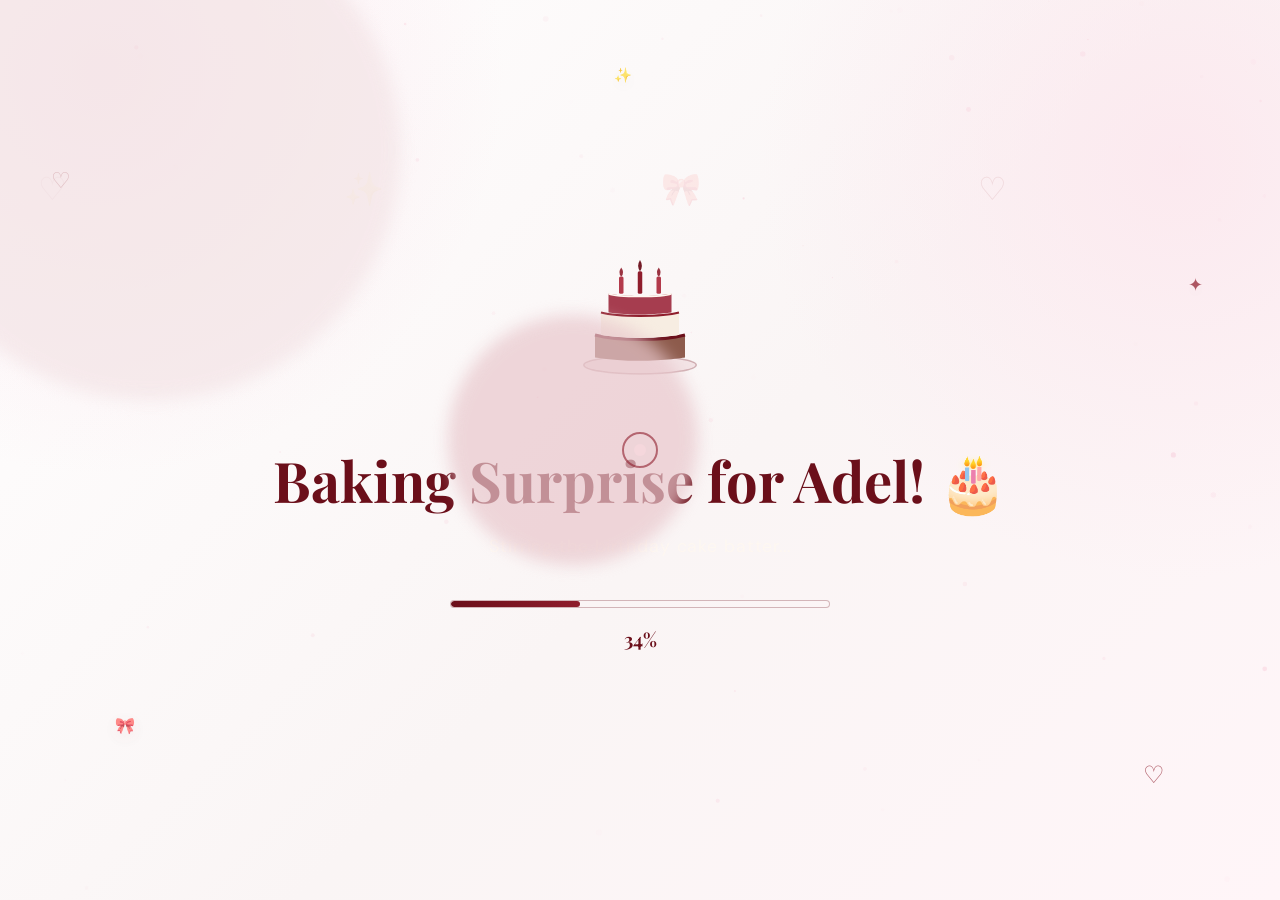
==== cake.html @ 8560f9b0 "first commit" ====
<!DOCTYPE html>
<html lang="en">
<head>
  <meta charset="UTF-8">
  <meta name="viewport" content="width=device-width, initial-scale=1.0">
  <title>Baking the Surprise... 🎂</title>
  <link href="https://fonts.googleapis.com/css2?family=Playfair+Display:ital,wght@0,400;0,600;0,700;1,400;1,600&family=DM+Sans:wght@400;500;600;700" rel="stylesheet">
  <link rel="stylesheet" href="style.css">
</head>
<body>

  <!-- Custom Cursor -->
  <div id="cursor"></div>
  <div id="cursor-trail"></div>

  <!-- Background Particle Canvas -->
  <canvas id="bg-canvas"></canvas>

  <div class="loading-container">
    <div class="hero-glow glow-1"></div>
    <div class="hero-glow glow-3"></div>

    <!-- Small SVG Cake illustration -->
    <div class="loading-cake">
      <svg viewBox="0 0 200 200" xmlns="http://www.w3.org/2000/svg">
        <!-- Plate -->
        <ellipse cx="100" cy="160" rx="75" ry="12" fill="var(--mid)" stroke="var(--border-glass)" stroke-width="2"/>
        
        <!-- Bottom Layer (Chocolate) -->
        <path d="M40 120 C 40 120, 100 130, 160 120 L 160 150 C 160 150, 100 160, 40 150 Z" fill="#8d5b4c" />
        <path d="M40 120 C 70 128, 130 128, 160 120" fill="none" stroke="var(--primary)" stroke-width="4"/>
        
        <!-- Middle Layer (Vanilla/Cream) -->
        <path d="M48 90 C 48 90, 100 98, 152 90 L 152 120 C 152 120, 100 128, 48 120 Z" fill="#f7ede2" />
        <path d="M48 90 C 70 96, 130 96, 152 90" fill="none" stroke="var(--secondary)" stroke-width="3"/>

        <!-- Top Layer (Berry) -->
        <path d="M58 65 C 58 65, 100 72, 142 65 L 142 90 C 142 90, 100 96, 58 90 Z" fill="var(--lilac)" />
        <path d="M58 65 C 70 70, 130 70, 142 65" fill="none" stroke="#fff8f0" stroke-width="2"/>

        <!-- Candles -->
        <!-- Center Candle -->
        <rect x="97" y="35" width="6" height="30" fill="var(--secondary)" rx="2"/>
        <path d="M100 20 Q105 28 100 35 Q95 28 100 20 Z" fill="var(--primary)" opacity="0.95"/>
        
        <!-- Left Candle -->
        <rect x="72" y="42" width="6" height="23" fill="var(--accent)" rx="2"/>
        <path d="M75 30 Q80 37 75 42 Q70 37 75 30 Z" fill="var(--secondary)" opacity="0.9"/>
        
        <!-- Right Candle -->
        <rect x="122" y="42" width="6" height="23" fill="var(--accent)" rx="2"/>
        <path d="M125 30 Q130 37 125 42 Q120 37 125 30 Z" fill="var(--secondary)" opacity="0.9"/>
      </svg>
    </div>

    <!-- Status Loading Message -->
    <h1 class="loading-text">Baking the Birthday Magic...</h1>
    <p class="loading-subtext" id="status-desc">Pre-heating ovens and whipping the frosting...</p>

    <!-- Progress Loader Bar -->
    <div class="progress-container">
      <div class="progress-bar-fill" id="progress-fill"></div>
    </div>
    
    <div class="progress-counter" id="progress-counter">0%</div>
  </div>

  <!-- Shared Javascript -->
  <script src="shared.js"></script>
  <script>
    const progressFill = document.getElementById("progress-fill");
    const progressCounter = document.getElementById("progress-counter");
    const statusDesc = document.getElementById("status-desc");

    const recipientName = activeConfig ? activeConfig.name : "Adel";
    document.querySelector(".loading-text").textContent = `Baking Surprise for ${recipientName}! 🎂`;

    const statusUpdates = [
      { pct: 0, text: "Pre-heating ovens & preparing frosting..." },
      { pct: 15, text: "Measuring ingredients with lots of love..." },
      { pct: 30, text: "Stirring the birthday cake batter..." },
      { pct: 45, text: "Pouring the mixture into layers..." },
      { pct: 60, text: "Baking the sponge cake layers..." },
      { pct: 75, text: "Spreading sweet cream & strawberry syrup..." },
      { pct: 90, text: "Lighting the virtual candles..." },
      { pct: 98, text: "Ready to blow out!" }
    ];

    let currentProgress = 0;
    const duration = 3500; // 3.5 seconds
    const intervalTime = 40; // update speed
    const increment = (100 / (duration / intervalTime));

    const loadingTimer = setInterval(() => {
      currentProgress += increment;
      if (currentProgress >= 100) {
        currentProgress = 100;
        clearInterval(loadingTimer);
        
        // Final chime sound
        playSuccessChime();

        // Redirect
        setTimeout(() => {
          window.location.href = "celebration.html";
        }, 300);
      }

      const roundedProgress = Math.floor(currentProgress);
      progressFill.style.width = roundedProgress + "%";
      progressCounter.textContent = roundedProgress + "%";

      // Update description text based on percentage
      const matchingStatus = statusUpdates.reduce((prev, curr) => {
        return (roundedProgress >= curr.pct) ? curr : prev;
      }, statusUpdates[0]);
      
      statusDesc.textContent = matchingStatus.text;
    }, intervalTime);
  </script>
</body>
</html>
---- style.css ----
/* ─── CUSTOM THEME VARIABLES ────────────────── */
:root {
  --primary: #ff4f7b;
  --primary-glow: rgba(255, 79, 123, 0.4);
  --secondary: #ffd166;
  --secondary-glow: rgba(255, 209, 102, 0.4);
  --accent: #ff9b6a;
  --lilac: #c77dff;
  --cream: #fff8f0;
  --dark: #1a0a2e;
  --mid: #2d124d;
  --bg-glass: rgba(255, 255, 255, 0.04);
  --border-glass: rgba(255, 255, 255, 0.08);
  --font-heading: 'Outfit', sans-serif;
  --font-body: 'DM Sans', sans-serif;
  --font-handwriting: 'Dancing Script', cursive;
  --shadow-glow: 0 8px 32px var(--primary-glow);
}

[data-theme="cosmic"] {
  --primary: #e0aaff;
  --primary-glow: rgba(224, 170, 255, 0.4);
  --secondary: #c77dff;
  --secondary-glow: rgba(199, 125, 255, 0.4);
  --accent: #9d4edd;
  --lilac: #5a189a;
  --dark: #10002b;
  --mid: #240046;
  --cream: #f3e5f5;
  --bg-glass: rgba(255, 255, 255, 0.03);
  --border-glass: rgba(199, 125, 255, 0.15);
}

[data-theme="emerald"] {
  --primary: #52b788;
  --primary-glow: rgba(82, 183, 136, 0.4);
  --secondary: #d4af37;
  --secondary-glow: rgba(212, 175, 55, 0.4);
  --accent: #74c69d;
  --lilac: #2d6a4f;
  --dark: #081c15;
  --mid: #1b4332;
  --cream: #e8f5e9;
  --bg-glass: rgba(255, 255, 255, 0.04);
  --border-glass: rgba(82, 183, 136, 0.15);
}

[data-theme="retro"] {
  --primary: #ff007f;
  --primary-glow: rgba(255, 0, 127, 0.5);
  --secondary: #00ffff;
  --secondary-glow: rgba(0, 255, 255, 0.5);
  --accent: #39ff14;
  --lilac: #bd00ff;
  --dark: #050505;
  --mid: #151515;
  --cream: #f0f0f0;
  --bg-glass: rgba(255, 255, 255, 0.05);
  --border-glass: rgba(255, 0, 127, 0.2);
}

/* ─── BASE RESET & STYLES ──────────────────── */
*, *::before, *::after { box-sizing: border-box; margin: 0; padding: 0; }
html { scroll-behavior: smooth; height: 100%; }
body {
  background: var(--dark);
  color: var(--cream);
  font-family: var(--font-body);
  overflow-x: hidden;
  min-height: 100vh;
  cursor: none;
  transition: background 0.5s ease;
  position: relative;
}

/* Custom Scrollbar */
::-webkit-scrollbar { width: 8px; height: 8px; }
::-webkit-scrollbar-track { background: var(--dark); }
::-webkit-scrollbar-thumb { background: var(--mid); border-radius: 99px; }
::-webkit-scrollbar-thumb:hover { background: var(--primary); }

/* ─── CANVAS CONFETTI BG ────────────────────── */
#bg-canvas {
  position: fixed; inset: 0; z-index: 0; pointer-events: none;
  opacity: .45;
}

/* ─── CUSTOM CURSOR ─────────────────────────── */
#cursor {
  width: 12px; height: 12px;
  background: var(--primary);
  border-radius: 50%;
  position: fixed; top: 0; left: 0;
  pointer-events: none; z-index: 99999;
  transform: translate3d(0, 0, 0) translate(-50%,-50%);
  mix-blend-mode: screen;
  transition: background 0.3s;
}
#cursor-trail {
  width: 36px; height: 36px;
  border: 2px solid var(--secondary);
  border-radius: 50%;
  position: fixed; top: 0; left: 0;
  pointer-events: none; z-index: 99998;
  transform: translate3d(0, 0, 0) translate(-50%,-50%);
  opacity: .6;
  transition: width 0.25s, height 0.25s, border-color 0.25s, background 0.25s;
}

/* ─── KEYFRAME ANIMATIONS ────────────────────── */
@keyframes floatGlow {
  0%,100% { transform: translate(0,0) scale(1); }
  50%      { transform: translate(30px,-30px) scale(1.15); }
}
@keyframes fadeUp   { from { opacity:0; transform:translateY(30px); } to { opacity:1; transform:none; } }
@keyframes fadeDown { from { opacity:0; transform:translateY(-20px); } to { opacity:1; transform:none; } }
@keyframes flicker {
  0% { transform: scale(1) rotate(-2deg); }
  100% { transform: scale(1.1) rotate(2deg); }
}
@keyframes heartbeat {
  0%,100% { transform: scale(1); }
  14%      { transform: scale(1.2); }
  28%      { transform: scale(1); }
  42%      { transform: scale(1.15); }
  56%      { transform: scale(1); }
}
@keyframes riseUp {
  0%   { transform: translateY(0) rotate(-8deg); opacity: 0; }
  10%  { opacity: .7; }
  90%  { opacity: .7; }
  100% { transform: translateY(-110vh) rotate(8deg); opacity: 0; }
}
@keyframes rotateSlow { to { transform: rotate(360deg); } }
@keyframes pulseGlow {
  0%, 100% { box-shadow: 0 0 15px var(--primary-glow); }
  50% { box-shadow: 0 0 30px var(--primary); }
}
@keyframes floatUpStar {
  0% { transform: translateY(100vh) scale(0); opacity: 0; }
  10% { opacity: 1; }
  90% { opacity: 1; }
  100% { transform: translateY(-20vh) translateX(var(--star-tx)) scale(1.5) rotate(720deg); opacity: 0; }
}
@keyframes shake {
  0%, 100% { transform: scale(1.05) rotate(0deg); box-shadow: 0 0 25px var(--secondary); }
  25% { transform: scale(1.05) rotate(-3deg); }
  75% { transform: scale(1.05) rotate(3deg); }
}

/* Confetti Falling */
.confetti-piece {
  position: fixed; top: -10px;
  width: 8px; height: 14px;
  border-radius: 2px;
  pointer-events: none; z-index: 9997;
  animation: confettiFall linear forwards;
}
@keyframes confettiFall {
  0%   { transform: translate(0,0) rotateZ(0deg);   opacity: 1; }
  100% { transform: translate(var(--tx), 100vh) rotateZ(720deg); opacity: 0; }
}

/* ─── GLOWS & BACKGROUND EFFECTS ──────────────── */
.hero-glow {
  position: absolute;
  width: 500px; height: 500px;
  border-radius: 50%;
  filter: blur(120px);
  opacity: .2;
  pointer-events: none;
  z-index: 0;
}
.glow-1 { background: var(--primary); top: -100px; left: -100px; animation: floatGlow 8s ease-in-out infinite; }
.glow-2 { background: var(--lilac); bottom: -100px; right: -100px; animation: floatGlow 10s ease-in-out infinite reverse; }
.glow-3 { background: var(--secondary); top: 35%; left: 35%; width: 250px; height: 250px; animation: floatGlow 6s ease-in-out infinite 2s; }

/* ─── LAYOUTS & CONTAINERS ────────────────────── */
.reveal { opacity: 0; transform: translateY(40px); transition: opacity .8s ease, transform .8s ease; }
.reveal.visible { opacity: 1; transform: none; }

.section-label {
  font-size: .75rem; letter-spacing: .25em; text-transform: uppercase;
  color: var(--lilac); margin-bottom: 0.5rem;
  font-weight: 700;
  text-align: center;
}
.section-title {
  font-family: var(--font-heading);
  font-size: clamp(2rem, 6vw, 3.5rem);
  font-weight: 700;
  text-align: center; margin-bottom: 1rem;
}
.section-title em {
  font-style: italic;
  background: linear-gradient(135deg, var(--secondary), var(--accent));
  -webkit-background-clip: text; -webkit-text-fill-color: transparent; background-clip: text;
}
.divider {
  max-width: 200px; height: 2px; margin: 1rem auto;
  background: linear-gradient(90deg, transparent, var(--secondary), transparent);
}

/* ─── PAGE 1: PASSCODE SPLIT SCREEN ───────────── */
.split-screen {
  display: flex;
  min-height: 100vh;
  width: 100%;
}
.split-left {
  flex: 1.2;
  position: relative;
  background: linear-gradient(135deg, var(--mid), var(--dark));
  display: flex;
  align-items: center;
  justify-content: center;
  overflow: hidden;
}
.split-left img {
  width: 100%;
  height: 100%;
  object-fit: cover;
  opacity: 0.75;
  filter: contrast(1.1) brightness(0.85);
  transition: transform 12s ease;
}
.split-screen:hover .split-left img {
  transform: scale(1.08);
}
.split-left-overlay {
  position: absolute;
  inset: 0;
  background: linear-gradient(to right, rgba(26, 10, 46, 0.4), var(--dark));
  z-index: 1;
}
.split-left-photo {
  position: absolute;
  top: 10%;
  left: 8%;
  width: 240px;
  height: 320px;
  border-radius: 26px;
  overflow: hidden;
  border: 2px solid rgba(255, 255, 255, 0.18);
  box-shadow: 0 30px 70px rgba(0, 0, 0, 0.35);
  background: rgba(255, 255, 255, 0.05);
  z-index: 2;
}
.split-left-photo img {
  width: 100%;
  height: 100%;
  object-fit: cover;
  display: block;
}
.split-left-content {
  position: absolute;
  bottom: 10%;
  left: 8%;
  z-index: 2;
  max-width: 80%;
  text-align: left;
}
.split-left-title {
  font-family: var(--font-heading);
  font-size: clamp(2.5rem, 5vw, 4.5rem);
  font-weight: 800;
  line-height: 1.1;
  background: linear-gradient(135deg, #fff, var(--secondary));
  -webkit-background-clip: text; -webkit-text-fill-color: transparent;
}
.split-left-subtitle {
  font-size: 1.2rem;
  color: rgba(255, 248, 240, 0.8);
  margin-top: 1rem;
  font-family: var(--font-handwriting);
  font-size: 1.8rem;
}

.split-right {
  flex: 1;
  display: flex;
  flex-direction: column;
  align-items: center;
  justify-content: center;
  padding: 3rem;
  position: relative;
  z-index: 2;
}

.passcode-card {
  background: var(--bg-glass);
  border: 1px solid var(--border-glass);
  border-radius: 28px;
  padding: 3rem;
  width: 100%;
  max-width: 440px;
  text-align: center;
  backdrop-filter: blur(20px);
  -webkit-backdrop-filter: blur(20px);
  box-shadow: 0 15px 35px rgba(0,0,0,0.3);
  z-index: 10;
  animation: fadeUp 0.8s ease;
}

.passcode-title {
  font-family: var(--font-heading);
  font-size: 1.8rem;
  font-weight: 700;
  margin-bottom: 0.5rem;
}
.passcode-subtitle {
  font-size: 0.9rem;
  color: rgba(255,248,240,0.6);
  margin-bottom: 2rem;
}

/* Digits entries */
.passcode-inputs {
  display: flex;
  justify-content: space-between;
  gap: 8px;
  margin-bottom: 1.5rem;
}
.digit-input {
  width: 50px;
  height: 60px;
  background: rgba(255,255,255,0.05);
  border: 1px solid var(--border-glass);
  border-radius: 12px;
  font-family: var(--font-heading);
  font-size: 1.8rem;
  font-weight: 700;
  text-align: center;
  color: var(--cream);
  transition: all 0.3s cubic-bezier(0.175, 0.885, 0.32, 1.275);
}
.digit-input:focus {
  outline: none;
  border-color: var(--primary);
  background: rgba(255, 79, 123, 0.1);
  box-shadow: 0 0 12px var(--primary-glow);
  transform: scale(1.05);
}

.btn-primary {
  display: inline-flex;
  align-items: center;
  justify-content: center;
  gap: 8px;
  width: 100%;
  background: linear-gradient(135deg, var(--primary), var(--accent));
  color: #fff;
  border: none;
  border-radius: 99px;
  padding: 0.9rem 2rem;
  font-size: 1rem;
  font-weight: 600;
  cursor: none;
  box-shadow: var(--shadow-glow);
  transition: all 0.3s;
  margin-top: 1rem;
}
.btn-primary:hover {
  transform: translateY(-2px);
  box-shadow: 0 12px 40px var(--primary-glow);
}

.btn-secondary {
  display: inline-flex;
  align-items: center;
  justify-content: center;
  gap: 8px;
  width: 100%;
  background: rgba(255,255,255,0.05);
  border: 1px solid var(--border-glass);
  color: var(--secondary);
  border-radius: 99px;
  padding: 0.8rem 2rem;
  font-size: 0.9rem;
  font-weight: 500;
  cursor: none;
  transition: all 0.3s;
  margin-top: 0.8rem;
}
.btn-secondary:hover {
  background: rgba(255, 209, 102, 0.15);
  border-color: var(--secondary);
}

/* Large Passcode Overlay */
.large-passcode-overlay {
  position: fixed;
  inset: 0;
  background: rgba(10, 3, 20, 0.95);
  backdrop-filter: blur(25px);
  -webkit-backdrop-filter: blur(25px);
  display: flex;
  flex-direction: column;
  align-items: center;
  justify-content: center;
  z-index: 1000;
  opacity: 0;
  pointer-events: none;
  transition: opacity 0.5s ease;
}
.large-passcode-overlay.active {
  opacity: 1;
  pointer-events: all;
}
.large-passcode-content {
  text-align: center;
  transform: scale(0.9);
  transition: transform 0.5s cubic-bezier(0.175, 0.885, 0.32, 1.275);
}
.large-passcode-overlay.active .large-passcode-content {
  transform: scale(1);
}
.large-passcode-lbl {
  font-size: 1.1rem;
  text-transform: uppercase;
  letter-spacing: 0.3em;
  color: var(--secondary);
  margin-bottom: 1.5rem;
}
.large-passcode-digits {
  font-family: var(--font-heading);
  font-size: clamp(4rem, 15vw, 9rem);
  font-weight: 800;
  line-height: 1;
  letter-spacing: 0.15em;
  padding-left: 0.15em;
  background: linear-gradient(135deg, #fff 20%, var(--primary) 60%, var(--secondary) 100%);
  -webkit-background-clip: text;
  -webkit-text-fill-color: transparent;
  filter: drop-shadow(0 0 30px var(--primary-glow));
  animation: pulseGlow 2.5s infinite;
}
.large-passcode-desc {
  margin-top: 2rem;
  font-size: 1.1rem;
  color: rgba(255,248,240,0.6);
  max-width: 400px;
}
.large-passcode-close {
  margin-top: 3rem;
  background: var(--bg-glass);
  border: 1px solid var(--border-glass);
  padding: 0.8rem 2rem;
  color: var(--cream);
  border-radius: 99px;
  cursor: none;
  font-weight: 600;
  transition: all 0.3s;
}
.large-passcode-close:hover {
  background: var(--cream);
  color: var(--dark);
}

.error-message {
  color: var(--primary);
  font-size: 0.85rem;
  margin-top: 8px;
  height: 18px;
  opacity: 0;
  transition: opacity 0.3s;
}
.error-message.show {
  opacity: 1;
}

/* ─── PAGE 2: CAKE & LOADING SCREEN ───────────── */
.loading-container {
  display: flex;
  flex-direction: column;
  align-items: center;
  justify-content: center;
  min-height: 100vh;
  padding: 2rem;
  text-align: center;
  position: relative;
  z-index: 10;
}
.loading-cake {
  margin-bottom: 2rem;
  animation: bounce 1.8s ease-in-out infinite alternate;
}
@keyframes bounce {
  0% { transform: translateY(0) scale(1); }
  100% { transform: translateY(-15px) scale(1.02); }
}

.loading-cake svg {
  width: 150px;
  height: 150px;
}

.loading-text {
  font-family: var(--font-handwriting);
  font-size: clamp(2rem, 5vw, 3.5rem);
  color: var(--secondary);
  margin-bottom: 0.5rem;
  animation: fadeUp 1s ease;
}
.loading-subtext {
  font-size: 1.1rem;
  color: rgba(255, 248, 240, 0.7);
  margin-bottom: 2.5rem;
  letter-spacing: 0.05em;
}

.progress-container {
  width: 100%;
  max-width: 380px;
  background: rgba(255, 255, 255, 0.05);
  border: 1px solid var(--border-glass);
  height: 8px;
  border-radius: 99px;
  overflow: hidden;
  position: relative;
}
.progress-bar-fill {
  height: 100%;
  background: linear-gradient(90deg, var(--primary), var(--secondary));
  width: 0%;
  border-radius: 99px;
  transition: width 0.1s linear;
}
.progress-counter {
  margin-top: 1rem;
  font-family: var(--font-heading);
  font-size: 1.2rem;
  font-weight: 700;
  color: var(--primary);
}

/* ─── PAGE 3: CELEBRATION & WISH ─────────────── */
.celebration-hero {
  min-height: 100vh;
  display: flex;
  flex-direction: column;
  align-items: center;
  justify-content: center;
  text-align: center;
  padding: 3rem 2rem;
  position: relative;
  z-index: 5;
}
.celebration-title-container {
  margin-bottom: 2rem;
  animation: fadeDown 1.2s cubic-bezier(0.16, 1, 0.3, 1);
}
.celebration-eyebrow {
  font-family: var(--font-handwriting);
  font-size: clamp(2rem, 5vw, 3.2rem);
  color: var(--accent);
  margin-bottom: 0.5rem;
}
.celebration-giant-text {
  font-family: var(--font-heading);
  font-size: clamp(4.5rem, 14vw, 10rem);
  font-weight: 900;
  line-height: 0.9;
  letter-spacing: -0.04em;
  background: linear-gradient(135deg, #fff 10%, var(--primary) 40%, var(--secondary) 85%);
  -webkit-background-clip: text;
  -webkit-text-fill-color: transparent;
  filter: drop-shadow(0 0 40px var(--primary-glow));
}
.celebration-subtitle {
  font-size: 1.25rem;
  color: rgba(255,248,240,0.7);
  max-width: 600px;
  margin: 1.5rem auto 0;
  line-height: 1.6;
}

/* Interactive Wishing Well Component */
.wish-card-panel {
  background: var(--bg-glass);
  border: 1px solid var(--border-glass);
  border-radius: 28px;
  padding: 3rem 2.5rem;
  width: 100%;
  max-width: 580px;
  margin: 4rem auto 0;
  backdrop-filter: blur(16px);
  -webkit-backdrop-filter: blur(16px);
  box-shadow: 0 20px 50px rgba(0,0,0,0.3);
  text-align: center;
  position: relative;
  z-index: 10;
}
.wish-card-panel::before {
  content: '🌟';
  font-size: 2.2rem;
  position: absolute;
  top: -24px;
  left: calc(50% - 1.1rem);
  filter: drop-shadow(0 0 10px var(--secondary));
}
.wish-form {
  display: flex;
  flex-direction: column;
  gap: 1.2rem;
  margin-top: 2rem;
  text-align: left;
}
.wish-input-group {
  display: flex;
  flex-direction: column;
  gap: 0.5rem;
}
.wish-input-group label {
  font-size: 0.75rem;
  font-weight: 700;
  text-transform: uppercase;
  letter-spacing: 0.1em;
  color: var(--secondary);
}
.wish-input, .wish-textarea {
  background: rgba(255,255,255,0.05);
  border: 1px solid var(--border-glass);
  color: var(--cream);
  padding: 0.9rem 1.2rem;
  border-radius: 12px;
  font-family: inherit;
  font-size: 0.95rem;
  transition: all 0.3s;
}
.wish-textarea {
  resize: none;
  height: 100px;
}
.wish-input:focus, .wish-textarea:focus {
  outline: none;
  border-color: var(--primary);
  background: rgba(255, 79, 123, 0.05);
  box-shadow: 0 0 10px rgba(255, 79, 123, 0.2);
}

.candle-interactive-box {
  display: flex;
  flex-direction: column;
  align-items: center;
  margin: 2rem 0;
  position: relative;
}
.glow-star-particle {
  position: fixed;
  pointer-events: none;
  font-size: 1.8rem;
  z-index: 999;
  animation: floatUpStar 2.5s cubic-bezier(0.25, 1, 0.5, 1) forwards;
}

/* Virtual Cake & Candles */
.cake {
  position: relative; width: 200px; height: 160px;
  margin-top: 35px; cursor: pointer;
}
.layer {
  position: absolute; width: 100%; border-radius: 20px 20px 10px 10px;
  box-shadow: 0 8px 25px rgba(0,0,0,0.3);
}
.layer-bottom {
  bottom: 0; height: 60px; background: #8d5b4c;
  border-bottom: 8px solid var(--mid);
}
.layer-bottom::before {
  content:''; position: absolute; top:0; left:0; width:100%; height:15px;
  background: var(--primary); border-radius: 20px 20px 0 0;
}
.layer-middle {
  bottom: 40px; left: 10px; width: 180px; height: 50px;
  background: #f7ede2;
}
.layer-middle::before {
  content:''; position: absolute; top:0; left:0; width:100%; height:12px;
  background: var(--secondary); border-radius: 20px 20px 0 0;
}
.layer-top {
  bottom: 80px; left: 20px; width: 160px; height: 45px;
  background: var(--lilac);
  border-radius: 15px 15px 5px 5px;
}
.layer-top::before {
  content:''; position: absolute; top:0; left:0; width:100%; height:10px;
  background: #fff8f0; border-radius: 15px 15px 0 0;
}
.candles-container {
  position: absolute; bottom: 115px; left: 0; width: 100%;
  display: flex; justify-content: center; gap: 12px;
}
.candle {
  position: relative; width: 8px; height: 40px;
  background: linear-gradient(to right, var(--secondary), var(--accent));
  border-radius: 3px 3px 0 0;
}
.wick {
  position: absolute; top: -5px; left: 3px; width: 2px; height: 5px;
  background: #2a085c;
}
.flame {
  position: absolute; top: -16px; left: -2px; width: 12px; height: 18px;
  background: radial-gradient(circle at bottom, #fff, var(--secondary) 40%, var(--primary) 80%);
  border-radius: 50% 50% 20% 20% / 60% 60% 40% 40%;
  animation: flicker 1s infinite alternate;
  box-shadow: 0 0 15px var(--secondary);
  z-index: 50;
  transition: transform 0.3s ease, opacity 0.3s ease;
}
.flame.blown {
  transform: scale(0); opacity: 0; pointer-events: none;
}

/* Sticky Wishes Wall */
.wishes-section {
  padding: 6rem 2rem;
  max-width: 1000px;
  margin: 0 auto;
  position: relative;
  z-index: 5;
}
.wishes-grid {
  display: grid;
  grid-template-columns: repeat(auto-fill, minmax(260px, 1fr));
  grid-auto-rows: minmax(320px, auto);
  gap: 2rem;
  width: 100%;
  margin-top: 3rem;
  align-items: stretch;
}
.sticky-note {
  background: #6B0F1A; color: #fff;
  padding: 2.2rem 1.8rem; border-radius: 4px;
  box-shadow: 5px 10px 20px rgba(0,0,0,0.2);
  min-height: 320px; display: flex; flex-direction: column;
  justify-content: space-between;
  position: relative;
  transform: rotate(var(--rot));
  transition: transform 0.3s, box-shadow 0.3s;
}
.sticky-note::before {
  content: ''; position: absolute; top: 0; left: 0; right: 0; height: 12px;
  background: rgba(0,0,0,0.06);
}
.sticky-note::after {
  content: '📌'; position: absolute; top: -14px; left: calc(50% - 10px);
  font-size: 1.3rem;
}
.sticky-note:hover {
  transform: scale(1.06) rotate(0deg);
  box-shadow: 10px 15px 30px rgba(0,0,0,0.3);
  z-index: 10;
}
.sticky-note.color-pink { background: #8F1D2C; color: #FFFFFF; }
.sticky-note.color-blue { background: #a2e2fc; color: #022d42; }
.sticky-note.color-purple { background: #A63D4F; color: #FFFFFF; }
.sticky-note.color-gold { background: #ffe494; color: #403002; }
.sticky-note.color-green { background: #b4f5cd; color: #033014; }
.sticky-note.color-black { background: #2d2d2d; color: #ffffff; }
.sticky-icon { font-size: 2rem; margin-bottom: 0.5rem; }
.sticky-text { font-family: var(--font-handwriting); font-size: 1.35rem; line-height: 1.5; flex-grow: 1; overflow-wrap: break-word; word-break: break-word; }
.sticky-author { text-align: right; font-size: 0.85rem; font-weight: 700; margin-top: 1rem; opacity: 0.75; overflow-wrap: break-word; word-break: break-word; }

/* ─── PAGE 4: PHOTO GALLERY CAROUSEL ────────── */
.gallery-container {
  max-width: 900px;
  margin: 3rem auto 0;
  padding: 0 2rem;
  position: relative;
  z-index: 5;
}
.gallery-slider-wrapper {
  position: relative;
  width: 100%;
  overflow: hidden;
  border-radius: 20px;
  min-height: 440px;
  display: flex;
  align-items: center;
}
.gallery-slides {
  display: flex;
  transition: transform 0.6s cubic-bezier(0.25, 1, 0.5, 1);
  width: 100%;
  height: 100%;
}
.gallery-slide-item {
  min-width: 100%;
  padding: 1rem;
  display: flex;
  justify-content: center;
  align-items: center;
}

/* Polaroid Card formatting */
.polaroid-card {
  background: #fff;
  padding: 1.2rem 1.2rem 2.8rem 1.2rem;
  box-shadow: 0 15px 35px rgba(0,0,0,0.35);
  border-radius: 4px;
  width: 100%;
  max-width: 320px;
  transform: rotate(var(--rot, 0deg));
  transition: transform 0.4s ease, box-shadow 0.3s;
  cursor: none;
}
.polaroid-card:hover {
  transform: scale(1.05) rotate(0deg);
  box-shadow: 0 25px 50px rgba(0,0,0,0.45);
}
.polaroid-card {
  --img-pos-y: 20%; /* default vertical focus for images (tune this value) */
}

.polaroid-card img {
  width: 100%;
  height: 280px; /* slightly taller so subject fits better */
  object-fit: cover; /* fill the frame while preserving aspect ratio */
  object-position: center var(--img-pos-y); /* vertical offset to better show heads */
  transition: object-position 180ms ease; /* smooth adjustments when changing the var */
  border: 1px solid rgba(0,0,0,0.08);
}
.polaroid-caption {
  font-family: var(--font-handwriting);
  font-size: 1.6rem;
  color: #2d1a5c;
  text-align: center;
  margin-top: 1rem;
  font-weight: 700;
}

/* Slider navigation arrows */
.slider-arrow {
  position: absolute;
  top: 50%;
  transform: translateY(-50%);
  width: 50px;
  height: 50px;
  border-radius: 50%;
  background: var(--bg-glass);
  border: 1px solid var(--border-glass);
  color: var(--cream);
  font-size: 1.2rem;
  display: flex;
  align-items: center;
  justify-content: center;
  cursor: none;
  z-index: 10;
  transition: all 0.3s;
  backdrop-filter: blur(10px);
}
.slider-arrow:hover {
  background: var(--primary);
  border-color: var(--primary);
  color: #fff;
  box-shadow: 0 0 15px var(--primary-glow);
}
.slider-arrow.prev { left: 0px; }
.slider-arrow.next { right: 0px; }

.slider-dots {
  display: flex;
  justify-content: center;
  gap: 8px;
  margin-top: 2rem;
}
.slider-dot {
  width: 10px;
  height: 10px;
  border-radius: 50%;
  background: rgba(255,255,255,0.2);
  border: none;
  cursor: none;
  transition: all 0.3s;
}
.slider-dot.active {
  background: var(--primary);
  width: 24px;
  border-radius: 99px;
  box-shadow: 0 0 10px var(--primary-glow);
}

/* ─── MUSIC PLAYER ──────────────────────────── */
.music-section {
  padding: 5rem 2rem;
  text-align: center;
  position: relative;
  z-index: 5;
}
.music-player {
  display: inline-flex; flex-direction: column; align-items: center;
  background: var(--bg-glass);
  border: 1px solid var(--border-glass);
  backdrop-filter: blur(12px);
  -webkit-backdrop-filter: blur(12px);
  border-radius: 28px; padding: 2.5rem 3rem;
  max-width: 360px; width: 100%;
  margin: 2rem auto 0;
  gap: 1.5rem;
  box-shadow: 0 15px 40px rgba(0,0,0,0.25);
}
.music-cover {
  width: 130px; height: 130px; border-radius: 50%;
  background: linear-gradient(135deg, var(--primary), var(--lilac), var(--secondary));
  display: flex; align-items: center; justify-content: center;
  font-size: 3.2rem;
  box-shadow: 0 0 40px var(--primary-glow);
  animation: spin 8s linear infinite paused;
}
.music-cover.playing { animation-play-state: running; }

.music-info { text-align: center; }
.music-title {
  font-family: var(--font-heading);
  font-size: 1.25rem; font-weight: 700;
}
.music-sub { font-size: .8rem; color: rgba(255,248,240,.4); margin-top: .2rem; }
.music-controls { display: flex; align-items: center; gap: 1.5rem; }
.ctrl-btn {
  background: none; border: none; cursor: none;
  color: rgba(255,248,240,.5); font-size: 1.4rem;
  transition: color .2s, transform .2s;
}
.ctrl-btn:hover { color: var(--secondary); transform: scale(1.2); }
.ctrl-btn.main {
  width: 56px; height: 56px; border-radius: 50%;
  background: linear-gradient(135deg, var(--primary), var(--accent));
  color: #fff; font-size: 1.5rem;
  display: flex; align-items: center; justify-content: center;
  box-shadow: 0 8px 30px var(--primary-glow);
  transition: transform .2s, box-shadow .2s;
}
.ctrl-btn.main:hover { transform: scale(1.1); box-shadow: 0 12px 40px var(--primary-glow); }
.progress-bar {
  width: 100%; height: 4px;
  background: rgba(255,255,255,.1); border-radius: 99px; overflow: hidden;
}
.progress-fill {
  height: 100%;
  background: linear-gradient(90deg, var(--primary), var(--secondary));
  border-radius: 99px; width: 0%;
  transition: width 0.1s linear;
}

/* ─── TIMELINE ──────────────────────────────── */
.timeline-section {
  padding: 6rem 2rem;
  max-width: 750px;
  margin: 0 auto;
  position: relative;
  z-index: 5;
}
.timeline {
  position: relative; margin-top: 3.5rem;
}
.timeline::before {
  content: ''; position: absolute; left: 50%; top: 0; bottom: 0;
  width: 2px;
  background: linear-gradient(180deg, var(--primary), var(--lilac), transparent);
  transform: translateX(-50%);
}
.tl-item {
  display: flex; align-items: flex-start; gap: 2.5rem;
  margin-bottom: 3.5rem; position: relative;
}
.tl-item:nth-child(even) { flex-direction: row-reverse; }
.tl-content {
  flex: 1;
  background: var(--bg-glass);
  border: 1px solid var(--border-glass);
  backdrop-filter: blur(12px);
  -webkit-backdrop-filter: blur(12px);
  border-radius: 20px; padding: 1.6rem 1.8rem;
  transition: transform .3s, border-color .3s;
}
.tl-content:hover {
  transform: translateY(-4px); border-color: var(--secondary-glow);
}
.tl-dot {
  width: 44px; height: 44px; border-radius: 50%; flex-shrink: 0;
  background: linear-gradient(135deg, var(--primary), var(--lilac));
  display: flex; align-items: center; justify-content: center;
  font-size: 1.3rem;
  box-shadow: 0 0 20px var(--primary-glow);
  z-index: 1;
}
.tl-year {
  font-size: .8rem; letter-spacing: .15em; text-transform: uppercase;
  color: var(--secondary); margin-bottom: .4rem;
  font-weight: 700;
}
.tl-title {
  font-family: var(--font-heading);
  font-weight: 700; font-size: 1.1rem;
}
.tl-desc {
  font-size: .9rem; color: rgba(255,248,240,.6);
  margin-top: .4rem; line-height: 1.6;
}

/* ─── CUSTOM DRAWER DRAWER ────────────────────── */
.customizer-toggle {
  position: fixed; bottom: 25px; right: 25px;
  width: 56px; height: 56px; border-radius: 50%;
  background: linear-gradient(135deg, var(--primary), var(--accent));
  box-shadow: 0 8px 30px var(--primary-glow);
  display: flex; align-items: center; justify-content: center;
  font-size: 1.5rem; color: #fff; cursor: none; z-index: 9999;
  border: none; transition: transform 0.3s, box-shadow 0.3s;
  animation: rotateSlow 15s linear infinite;
}
.customizer-toggle:hover {
  transform: scale(1.1); box-shadow: 0 12px 40px var(--primary-glow);
}

.drawer {
  position: fixed; top: 0; right: -400px; width: 400px; height: 100vh;
  background: rgba(26, 10, 46, 0.96);
  backdrop-filter: blur(20px);
  -webkit-backdrop-filter: blur(20px);
  border-left: 1px solid var(--border-glass);
  box-shadow: -10px 0 40px rgba(0,0,0,0.5);
  z-index: 100000; display: flex; flex-direction: column;
  transition: right 0.4s cubic-bezier(0.16, 1, 0.3, 1);
}
.drawer.open { right: 0; }

.drawer-header {
  padding: 1.5rem; border-bottom: 1px solid var(--border-glass);
  display: flex; justify-content: space-between; align-items: center;
}
.drawer-title { font-family: var(--font-heading); font-size: 1.25rem; font-weight: 700; color: var(--secondary); }
.drawer-close { background: none; border: none; font-size: 1.8rem; color: var(--cream); cursor: none; }

.drawer-content {
  padding: 1.5rem; overflow-y: auto; flex-grow: 1;
  display: flex; flex-direction: column; gap: 1.2rem;
}
.form-group {
  display: flex; flex-direction: column; gap: 0.4rem;
  text-align: left;
}
.form-label { font-size: 0.8rem; font-weight: 700; text-transform: uppercase; letter-spacing: 0.05em; color: rgba(255,248,240,0.6); }
.form-control {
  background: rgba(255,255,255,0.05); border: 1px solid var(--border-glass);
  border-radius: 8px; padding: 0.65rem 0.8rem; color: var(--cream);
  font-family: inherit; font-size: 0.9rem; transition: border-color 0.2s;
}
.form-control:focus { outline: none; border-color: var(--primary); }

.theme-options {
  display: flex; gap: 0.6rem; margin-top: 0.2rem;
}
.theme-opt {
  flex: 1; height: 36px; border-radius: 8px; border: 2px solid transparent;
  cursor: none; display: flex; align-items: center; justify-content: center;
  font-size: 0.75rem; font-weight: 700; text-transform: uppercase; color: #fff;
  transition: all 0.2s;
  text-shadow: 0 1px 3px rgba(0,0,0,0.4);
}
.theme-opt.selected { border-color: #fff; transform: scale(1.04); }
.theme-opt.theme-rose { background: linear-gradient(135deg, #ff4f7b, #ffd166); }
.theme-opt.theme-cosmic { background: linear-gradient(135deg, #e0aaff, #5a189a); }
.theme-opt.theme-emerald { background: linear-gradient(135deg, #52b788, #d4af37); }
.theme-opt.theme-retro { background: linear-gradient(135deg, #ff007f, #00ffff); }

.drawer-footer {
  padding: 1.5rem; border-top: 1px solid var(--border-glass);
  display: flex; flex-direction: column; gap: 0.8rem;
}
.drawer-btn {
  width: 100%; padding: 0.8rem; border-radius: 10px; font-weight: 700;
  font-size: 0.9rem; border: none; cursor: none; transition: all 0.3s;
  display: flex; align-items: center; justify-content: center; gap: 0.5rem;
}
.drawer-btn.save { background: linear-gradient(135deg, var(--primary), var(--accent)); color: #fff; }
.drawer-btn.save:hover { box-shadow: 0 4px 15px var(--primary-glow); }
.drawer-btn.reset { background: rgba(255,255,255,0.05); color: rgba(255,248,240,0.6); }
.drawer-btn.reset:hover { background: rgba(255,255,255,0.1); color: var(--cream); }

/* ─── FOOTER ────────────────────────────────── */
footer {
  position: relative; z-index: 5;
  text-align: center; padding: 4rem 2rem;
  border-top: 1px solid rgba(255,255,255,.06);
}
.footer-heart {
  font-size: 2.5rem;
  display: inline-block;
  animation: heartbeat 1.2s ease-in-out infinite;
}
.footer-text {
  font-family: var(--font-handwriting);
  font-size: 1.8rem; color: rgba(255,248,240,.5);
  margin-top: .6rem;
}

/* ─── MEDIA QUERY RESPONSIVENESS ────────────── */
@media (max-width: 900px) {
  .split-screen {
    flex-direction: column;
  }
  .split-left {
    min-height: 40vh;
  }
  .split-left-content {
    bottom: 8%;
    left: 8%;
  }
  .split-right {
    padding: 2.5rem 1.5rem;
  }
  .passcode-card {
    padding: 2.2rem 1.5rem;
  }
}
@media (max-width: 600px) {
  .slider-arrow {
    display: none; /* Swipe/drag or dots are better on mobile */
  }
  .timeline::before { left: 20px; }
  .tl-item, .tl-item:nth-child(even) { flex-direction: row; }
  .music-player { padding: 2rem 1.5rem; }
  .drawer { width: 100%; right: -100%; }
}


/* ═══════════════════════════════════════════════
   MAROON BIRTHDAY THEME
   Visual-only enhancement — existing interactions preserved.
   ═══════════════════════════════════════════════ */
:root {
  --primary: #6B0F1A !important;
  --primary-glow: rgba(107,15,26,.28) !important;
  --secondary: #8F1D2C !important;
  --secondary-glow: rgba(143,29,44,.20) !important;
  --accent: #B33A4B !important;
  --lilac: #A63D4F !important;
  --cream: #3A0A12 !important;
  --dark: #FAF5F5 !important;
  --mid: #F3E4E6 !important;
  --bg-glass: rgba(255,255,255,.82) !important;
  --border-glass: rgba(107,15,26,.28) !important;
  --shadow-glow: 0 10px 35px rgba(107,15,26,.22) !important;
  --font-heading: 'Outfit', sans-serif;
  --font-body: 'DM Sans', sans-serif;
  --font-handwriting: 'Dancing Script', cursive;
}
[data-theme="cosmic"], [data-theme="emerald"], [data-theme="retro"], [data-theme="rose"] {
  --primary: #6B0F1A !important;
  --primary-glow: rgba(107,15,26,.28) !important;
  --secondary: #8F1D2C !important;
  --secondary-glow: rgba(143,29,44,.20) !important;
  --accent: #B33A4B !important;
  --lilac: #A63D4F !important;
  --dark: #FAF5F5 !important;
  --mid: #F3E4E6 !important;
  --cream: #3A0A12 !important;
  --bg-glass: rgba(255,255,255,.82) !important;
  --border-glass: rgba(107,15,26,.28) !important;
}
body {
  background:
    radial-gradient(circle at 8% 8%, rgba(248,187,208,.28), transparent 28%),
    radial-gradient(circle at 92% 18%, rgba(252,228,236,.7), transparent 30%),
    linear-gradient(135deg,#fff,#FAF5F5 55%,#fff5f8) !important;
  color: #3A0A12 !important;
  cursor: auto;
}
body::before {
  content: "♡   ✨   🎀   ♡";
  position: fixed; inset: 0; pointer-events:none; z-index: 1;
  color: rgba(143,29,44,.10); font-size: 2rem; letter-spacing: 5vw;
  padding: 6vh 3vw; white-space: pre-wrap; line-height: 30vh;
}
#bg-canvas { opacity: .20 !important; z-index: 1; }
#cursor, #cursor-trail { z-index: 100001; }
::selection { background:#A63D4F; color:#3A0A12; }
::-webkit-scrollbar-track { background:#F8F0F2; }
::-webkit-scrollbar-thumb { background:#A63D4F; }
::-webkit-scrollbar-thumb:hover { background:#8F1D2C; }

h1,h2,h3,h4,.section-title,.celebration-giant-text,.split-left-title {
  color:#6B0F1A !important;
}
.section-label,.celebration-eyebrow,.tl-year {
  color:#8F1D2C !important;
}
.section-title,.celebration-giant-text {
  text-shadow: 0 5px 24px rgba(143,29,44,.10);
}
.divider {
  background: linear-gradient(90deg,transparent,#6B0F1A,#8F1D2C,#6B0F1A,transparent) !important;
  box-shadow:0 0 15px rgba(107,15,26,.22);
}
.hero-glow {
  opacity:.7 !important;
  filter:blur(8px);
}
.glow-1 { background:#F3E4E6 !important; }
.glow-2 { background:#A63D4F !important; }
.glow-3 { background:#E8C7CC !important; }

button, .btn, .cta-button, .drawer-btn {
  border-radius:999px !important;
  transition:transform .25s ease, box-shadow .25s ease, filter .25s ease !important;
}
button:hover, .btn:hover, .cta-button:hover, .drawer-btn:hover {
  transform:translateY(-2px) scale(1.025);
}
button:active, .btn:active, .cta-button:active, .drawer-btn:active {
  transform:scale(.97);
}
.cta-button, .drawer-btn.save, .customizer-toggle {
  background:linear-gradient(135deg,#6B0F1A,#8F1D2C) !important;
  box-shadow:0 10px 28px rgba(143,29,44,.20) !important;
}
.passcode-card,.tl-content,.music-player,.wish-card,.message-card,.letter-card,.card,
.gallery-card,.video-card {
  background:rgba(255,255,255,.88) !important;
  border-color:rgba(107,15,26,.28) !important;
  box-shadow:0 16px 45px rgba(122,48,75,.08), 0 3px 12px rgba(107,15,26,.08) !important;
  backdrop-filter:blur(14px);
  -webkit-backdrop-filter:blur(14px);
}
.passcode-card:hover,.tl-content:hover,.wish-card:hover,.gallery-card:hover {
  border-color:#6B0F1A !important;
  box-shadow:0 18px 50px rgba(143,29,44,.12) !important;
}
input,textarea,select,.form-control {
  background:#fff !important;
  color:#3A0A12 !important;
  border-color:#A63D4F !important;
}
input:focus,textarea:focus,.form-control:focus {
  border-color:#8F1D2C !important;
  box-shadow:0 0 0 4px rgba(143,29,44,.08) !important;
}
.drawer {
  background:rgba(255,250,251,.97) !important;
  border-left-color:#A63D4F !important;
  box-shadow:-12px 0 40px rgba(122,48,75,.12) !important;
}
.drawer-close { color:#6B0F1A !important; }
.form-label { color:#7A3542 !important; }
.drawer-btn.reset {
  background:#F3E4E6 !important; color:#6B0F1A !important;
}
.theme-opt { text-shadow:none !important; color:#fff !important; }
.theme-opt.theme-rose,.theme-opt.theme-cosmic,.theme-opt.theme-emerald,.theme-opt.theme-retro {
  background:linear-gradient(135deg,#A63D4F,#8F1D2C) !important;
}
footer {
  border-top-color:#F3E4E6 !important;
  background:rgba(255,255,255,.45);
}
.footer-text { color:#8F5360 !important; }
.tl-desc { color:#76505A !important; }

/* Scrapbook / polaroid treatment for common gallery/photo elements */
.gallery-item img,.photo-card img,.polaroid img,.memory-photo img {
  border-radius:10px !important;
}
.polaroid,.photo-card,.gallery-item {
  background:#fff !important;
  border:1px solid #A63D4F !important;
  box-shadow:0 12px 30px rgba(122,48,75,.10) !important;
}
.polaroid:nth-child(odd),.photo-card:nth-child(odd) { transform:rotate(-1.5deg); }
.polaroid:nth-child(even),.photo-card:nth-child(even) { transform:rotate(1.5deg); }
.polaroid:hover,.photo-card:hover,.gallery-item:hover {
  transform:translateY(-7px) rotate(0deg) scale(1.015) !important;
}

/* Cute decorative layer */
.girl-decor {
  position:fixed; z-index:2; pointer-events:none; user-select:none;
  color:#8F1D2C; opacity:.72; font-family:var(--font-handwriting);
  text-shadow:0 5px 18px rgba(143,29,44,.12);
  animation:girlFloat 5s ease-in-out infinite;
}
.girl-decor.d1 {left:4%;top:18%;font-size:1.35rem;}
.girl-decor.d2 {right:6%;top:30%;font-size:1.1rem;animation-delay:1s;}
.girl-decor.d3 {left:9%;bottom:18%;font-size:1rem;animation-delay:2s;}
.girl-decor.d4 {right:9%;bottom:12%;font-size:1.5rem;animation-delay:3s;}
.girl-decor.d5 {left:48%;top:7%;font-size:.9rem;animation-delay:.5s;}
@keyframes girlFloat {
  0%,100%{transform:translateY(0) rotate(-4deg);opacity:.45}
  50%{transform:translateY(-12px) rotate(4deg);opacity:.9}
}
@keyframes softHeartPulse {
  0%,100%{transform:scale(1)}
  50%{transform:scale(1.12)}
}
.footer-heart { color:#8F1D2C; animation:softHeartPulse 1.4s ease-in-out infinite !important; }
@media (max-width:700px){
  body::before { font-size:1.25rem; letter-spacing:3vw; }
  .girl-decor.d3,.girl-decor.d4 { display:none; }
}



/* ═══════════════════════════════════════════════
   RESPONSIVE POLISH • MOBILE + TABLET + DESKTOP
   Keeps existing functionality while improving typography
   and spacing across screen sizes.
   ═══════════════════════════════════════════════ */
html { font-size: 16px; }
img { max-width: 100%; }
button, input, textarea, select { font: inherit; }

/* Index / vault page typography */
.split-left-content {
  width: min(84%, 720px);
  max-width: 720px;
}
.split-left-title {
  margin: 0;
  text-wrap: balance;
  letter-spacing: -0.025em;
}
.split-left-subtitle {
  margin: .75rem 0 0;
  line-height: 1.35;
  text-wrap: balance;
}
.passcode-title {
  line-height: 1.15;
  letter-spacing: -0.02em;
  text-wrap: balance;
}
.passcode-subtitle {
  line-height: 1.65;
  max-width: 34rem;
  margin-left: auto;
  margin-right: auto;
  text-wrap: balance;
}
.section-title, .section-label, .tl-title, .tl-desc,
.card h3, .card p, .wish-card h3, .wish-card p,
.message-card h3, .message-card p, .letter-card p {
  overflow-wrap: anywhere;
}

/* Prevent wide flex/grid children from causing horizontal scrolling */
.split-left, .split-right, .passcode-card,
main, section, article, .card, .gallery-card, .video-card,
.music-player, .letter-card, .message-card, .wish-card, .tl-content {
  min-width: 0;
}

@media (max-width: 1100px) {
  .split-left-title { font-size: clamp(2.35rem, 5vw, 3.8rem); }
  .split-left-photo { width: 190px; height: 255px; }
  .split-right { padding: 2.25rem; }
}

@media (max-width: 900px) {
  .split-screen {
    min-height: 100svh;
    flex-direction: column;
  }
  .split-left {
    flex: none;
    min-height: 46svh;
    height: auto;
  }
  .split-left > img {
    position: absolute;
    inset: 0;
  }
  .split-left-overlay {
    background: linear-gradient(180deg, rgba(255,255,255,.04) 0%, rgba(255,250,251,.16) 45%, rgba(255,250,251,.94) 100%) !important;
  }
  .split-left-photo {
    top: 7%;
    left: 7%;
    width: clamp(120px, 25vw, 180px);
    height: clamp(160px, 34vw, 240px);
  }
  .split-left-content {
    left: 7%;
    bottom: 7%;
    width: 86%;
    max-width: 680px;
  }
  .split-left-title {
    max-width: 12ch;
    font-size: clamp(2.25rem, 7vw, 3.6rem);
    line-height: 1.05;
  }
  .split-left-subtitle {
    font-size: clamp(1.35rem, 3.8vw, 1.75rem);
  }
  .split-right {
    flex: none;
    width: 100%;
    min-height: 54svh;
    padding: clamp(1.25rem, 5vw, 2.5rem);
  }
  .passcode-card {
    max-width: 560px;
    padding: clamp(1.5rem, 5vw, 2.4rem);
  }
  .passcode-inputs {
    justify-content: center;
    gap: clamp(7px, 2vw, 12px);
  }
}

@media (max-width: 600px) {
  body { overflow-x: hidden; }
  .split-left {
    min-height: 48svh;
  }
  .split-left-photo {
    top: 6%;
    left: 6%;
    width: 112px;
    height: 150px;
    border-radius: 18px;
    box-shadow: 0 14px 35px rgba(122,48,75,.14);
  }
  .split-left-content {
    left: 6%;
    bottom: 7%;
    width: 88%;
  }
  .split-left-title {
    max-width: 11ch;
    font-size: clamp(2rem, 10vw, 2.8rem);
    line-height: 1.03;
    letter-spacing: -0.035em;
  }
  .split-left-subtitle {
    margin-top: .55rem;
    font-size: clamp(1.25rem, 6vw, 1.55rem);
  }
  .split-right {
    min-height: 52svh;
    padding: 1rem;
    align-items: stretch;
  }
  .passcode-card {
    width: 100%;
    max-width: none;
    padding: 1.35rem 1rem 1.25rem;
    border-radius: 24px;
  }
  .passcode-title {
    font-size: clamp(1.45rem, 6vw, 1.8rem);
  }
  .passcode-subtitle {
    font-size: .84rem;
    line-height: 1.55;
    margin-bottom: 1.35rem;
  }
  .passcode-inputs {
    gap: 6px;
    margin-bottom: 1.1rem;
  }
  .digit-input {
    flex: 1 1 0;
    width: auto;
    max-width: 52px;
    min-width: 0;
    height: 54px;
    border-radius: 13px;
    font-size: 1.5rem;
  }
  .btn-primary, .btn-secondary {
    min-height: 48px;
    padding: .75rem 1rem;
    font-size: .9rem;
  }
  .hero-glow { width: 260px; height: 260px; }
  .large-passcode-content {
    width: min(90vw, 480px);
    padding: 1rem;
  }
  .large-passcode-lbl {
    font-size: .75rem;
    letter-spacing: .16em;
  }
  .large-passcode-digits {
    font-size: clamp(3rem, 17vw, 5.5rem);
    letter-spacing: .08em;
  }
  .large-passcode-desc {
    max-width: 320px;
    margin: 1.25rem auto 0;
    font-size: .9rem;
    line-height: 1.55;
  }
  .large-passcode-close { margin-top: 1.75rem; }

  /* General pages: readable gutters and headings */
  .section-title {
    font-size: clamp(1.8rem, 9vw, 2.6rem);
    line-height: 1.1;
    padding-inline: .75rem;
  }
  .section-label {
    font-size: .68rem;
    letter-spacing: .16em;
  }
  .divider { max-width: 130px; }
  .music-player { padding: 1.25rem 1rem; }
  footer { padding: 2.5rem 1rem; }
  .footer-text { font-size: 1.45rem; }
}

@media (max-width: 380px) {
  .split-left { min-height: 45svh; }
  .split-left-photo { width: 96px; height: 128px; }
  .split-left-title { font-size: 1.85rem; }
  .split-left-subtitle { font-size: 1.15rem; }
  .passcode-card { padding-inline: .75rem; }
  .passcode-inputs { gap: 4px; }
  .digit-input { height: 50px; font-size: 1.35rem; }
}

/* Devices without hover should never rely on hover-only behavior. */
@media (hover: none), (pointer: coarse) {
  #cursor, #cursor-trail { display: none !important; }
  .split-screen:hover .split-left img { transform: none; }
  button:hover, .btn:hover, .cta-button:hover, .drawer-btn:hover { transform: none; }
}

@media (prefers-reduced-motion: reduce) {
  *, *::before, *::after {
    scroll-behavior: auto !important;
    animation-duration: .01ms !important;
    animation-iteration-count: 1 !important;
    transition-duration: .01ms !important;
  }
}

/* =========================================================
   BIRTHDAY REDESIGN — MAROON / WHITE + MOBILE FIRST
   ========================================================= */
:root {
  --primary: #7f1734;
  --primary-glow: rgba(127, 23, 52, .30);
  --secondary: #ffffff;
  --secondary-glow: rgba(255,255,255,.25);
  --accent: #b85c73;
  --lilac: #e8c7cf;
  --cream: #fffaf9;
  --dark: #240811;
  --mid: #4a1021;
  --bg-glass: rgba(255,255,255,.075);
  --border-glass: rgba(255,255,255,.14);
  --font-heading: 'Playfair Display', serif;
  --font-body: 'DM Sans', sans-serif;
  --font-handwriting: 'Playfair Display', serif;
  --shadow-glow: 0 12px 35px rgba(127,23,52,.28);
}

/* All selectable themes now stay within the requested maroon/white palette. */
[data-theme="cosmic"], [data-theme="emerald"], [data-theme="retro"], [data-theme="rose"] {
  --primary: #7f1734;
  --primary-glow: rgba(127,23,52,.30);
  --secondary: #ffffff;
  --secondary-glow: rgba(255,255,255,.25);
  --accent: #b85c73;
  --lilac: #e8c7cf;
  --dark: #240811;
  --mid: #4a1021;
  --cream: #fffaf9;
  --bg-glass: rgba(255,255,255,.075);
  --border-glass: rgba(255,255,255,.14);
}

html, body { max-width: 100%; }
body {
  background:
    radial-gradient(circle at 15% 10%, rgba(184,92,115,.18), transparent 30%),
    radial-gradient(circle at 85% 80%, rgba(127,23,52,.16), transparent 32%),
    var(--dark);
  line-height: 1.6;
}
a, button, input, textarea { -webkit-tap-highlight-color: transparent; }
img, video { max-width: 100%; }
button, a { touch-action: manipulation; }

/* Cleaner sections */
.section-title { letter-spacing: -.025em; }
.section-label { color: #e8c7cf; }
.divider { background: linear-gradient(90deg, transparent, #fff, transparent); }

/* PASSCODE / LANDING */
.split-screen { min-height: 100svh; }
.split-left { min-width: 0; background: linear-gradient(135deg,#4a1021,#240811); }
.split-left-overlay { background: linear-gradient(to right, rgba(36,8,17,.18), rgba(36,8,17,.88)); }
.split-left-title {
  background: linear-gradient(135deg,#fff,#e8c7cf);
  -webkit-background-clip:text; background-clip:text;
}
.split-left-photo {
  border-color: rgba(255,255,255,.55);
}
.passcode-card {
  background: rgba(255,255,255,.07);
  border-color: rgba(255,255,255,.18);
}
.digit-input {
  border-color: rgba(255,255,255,.16);
}
.btn-primary {
  background: linear-gradient(135deg,#7f1734,#a52c4d);
  color:#fff;
}
.btn-secondary {
  color:#fff;
  border-color:rgba(255,255,255,.18);
}
.btn-secondary:hover { background:rgba(127,23,52,.45); border-color:#fff; }

/* CELEBRATION */
.celebration-hero {
  padding: 7rem 1.25rem 5rem;
  min-height: auto;
}
.celebration-title-container { width:min(100%, 900px); }
.celebration-giant-text {
  color:#fff;
  letter-spacing:.02em;
}
.celebration-subtitle {
  max-width: 650px;
  margin: 1rem auto 0;
  color: rgba(255,250,249,.72);
}
.wish-card-panel {
  width:min(100%, 760px);
  margin:3rem auto 0;
  padding:clamp(1.5rem,4vw,3rem);
  border-color:rgba(255,255,255,.16);
}
.wish-form { width:100%; }
.candle-interactive-box { width:100%; }
.cake { margin-inline:auto; }
.wishes-section {
  padding: 5rem 1.25rem 6rem;
}
.wishes-grid {
  width:min(100%, 920px);
  margin:3rem auto 0;
  display:flex !important;
  justify-content:center;
  align-items:center;
}
.single-wish-note {
  --rot: 0deg !important;
  width:min(100%, 760px) !important;
  min-height:360px !important;
  padding:clamp(2rem,5vw,4rem) !important;
  transform:rotate(0deg) !important;
  background:
    linear-gradient(145deg, rgba(255,255,255,.98), rgba(255,245,247,.98)) !important;
  color:#4a1021 !important;
  border:1px solid rgba(127,23,52,.12) !important;
  border-radius:24px !important;
  box-shadow:0 25px 70px rgba(0,0,0,.24), 0 4px 0 rgba(127,23,52,.12) !important;
  display:flex;
  flex-direction:column;
  justify-content:center;
  align-items:center;
  text-align:center;
  position:relative;
}
.single-wish-note::before {
  content:"";
  position:absolute;
  top:-12px;
  left:50%;
  transform:translateX(-50%);
  width:100px;
  height:26px;
  border-radius:4px;
  background:rgba(127,23,52,.16);
  box-shadow:0 2px 8px rgba(0,0,0,.08);
}
.single-wish-note .sticky-icon {
  color:#7f1734;
  font-size:2rem;
  margin-bottom:.5rem;
}
.single-wish-note .sticky-kicker {
  font-size:.72rem;
  letter-spacing:.2em;
  text-transform:uppercase;
  font-weight:700;
  color:#a04a61;
  margin-bottom:1.25rem;
}
.single-wish-note .sticky-text {
  max-width:620px;
  color:#4a1021 !important;
  font-family:var(--font-heading);
  font-size:clamp(1.35rem,3.5vw,2.25rem);
  line-height:1.45;
  font-weight:600;
}
.single-wish-note .sticky-author {
  margin-top:1.5rem;
  color:#7f1734 !important;
  font-size:1rem;
  font-weight:600;
}

/* GALLERY */
.music-section {
  width:100%;
  padding-inline:clamp(1rem,4vw,2rem);
}
.gallery-container {
  width:min(100%,900px);
  margin:3rem auto 0;
}
.gallery-slider-wrapper { width:100%; overflow:hidden; }
.gallery-slides { width:100%; }
.polaroid-card {
  max-width:min(100%,560px);
  margin-inline:auto;
}
.polaroid-card img {
  width:100%;
  height:auto;
  max-height:65svh;
  object-fit:cover;
}
.slider-arrow {
  background:rgba(36,8,17,.85);
  border-color:rgba(255,255,255,.2);
}
.timeline-section {
  width:min(100%,900px);
  padding:5rem 1.25rem;
}
.timeline::before { background:linear-gradient(180deg,#7f1734,#e8c7cf,transparent); }

/* VIDEO */
.music-player {
  max-width:760px;
  padding:clamp(1rem,4vw,2rem);
}
.music-player video { width:100%; height:auto; }
footer { padding:3rem 1.25rem; }

/* DRAWER */
.drawer {
  width:min(400px,100vw);
  right:min(-400px,-100vw);
}
.drawer.open { right:0; }
.theme-options { flex-wrap:wrap; }
.theme-opt { min-width:calc(50% - .3rem); cursor:pointer; }

/* Don't force desktop-only custom cursor on touch devices. */
@media (hover:none), (pointer:coarse) {
  body, button, a, input, textarea, select { cursor:auto; }
  #cursor, #cursor-trail { display:none !important; }
}

/* TABLET */
@media (max-width: 900px) {
  .split-screen { flex-direction:column; min-height:100svh; }
  .split-left {
    min-height:52svh;
    flex:none;
  }
  .split-right {
    min-height:48svh;
    padding:2rem 1rem 3rem;
  }
  .split-left-photo {
    top:8%;
    left:6%;
    width:170px;
    height:230px;
  }
  .split-left-content {
    left:6%;
    bottom:8%;
    max-width:88%;
  }
  .split-left-title { font-size:clamp(2.3rem,7vw,4rem); }
  .passcode-card { max-width:560px; padding:2rem; }
  .tl-item, .tl-item:nth-child(even) { flex-direction:row; }
}

/* PHONE */
@media (max-width: 600px) {
  body { font-size:15px; }
  .hero-glow { width:260px; height:260px; filter:blur(80px); opacity:.16; }

  .split-left { min-height:46svh; }
  .split-left img { opacity:.72; }
  .split-left-photo {
    top:8%;
    left:6%;
    width:120px;
    height:160px;
    border-radius:18px;
  }
  .split-left-content {
    left:6%;
    right:5%;
    bottom:7%;
    max-width:none;
  }
  .split-left-title { font-size:clamp(2rem,10vw,3.1rem); }
  .split-left-subtitle { font-size:1.25rem; margin-top:.5rem; }

  .split-right {
    padding:1.25rem .85rem 2rem;
    min-height:54svh;
  }
  .passcode-card {
    padding:1.4rem 1rem;
    border-radius:22px;
  }
  .passcode-title { font-size:1.35rem; line-height:1.3; }
  .passcode-subtitle { font-size:.82rem; margin-bottom:1.3rem; }
  .passcode-inputs {
    gap:5px;
    justify-content:center;
  }
  .digit-input {
    width:43px;
    height:52px;
    font-size:1.4rem;
    border-radius:10px;
  }
  .btn-primary, .btn-secondary {
    min-height:48px;
    padding:.8rem 1rem;
    font-size:.88rem;
  }

  .celebration-hero {
    padding:5rem .9rem 4rem;
  }
  .celebration-eyebrow { font-size:.68rem !important; letter-spacing:.18em; }
  .celebration-giant-text {
    font-size:clamp(2.5rem,12vw,4.2rem) !important;
    line-height:1.05;
  }
  #recipient-greeting {
    font-size:clamp(2rem,10vw,3rem) !important;
  }
  .celebration-subtitle { font-size:.9rem; line-height:1.65; }
  .wish-card-panel {
    margin-top:2.2rem;
    padding:1.35rem .9rem 1.5rem;
    border-radius:22px;
  }
  .wish-card-panel .section-title {
    font-size:1.5rem !important;
  }
  .candle-interactive-box > p { font-size:.72rem !important; }
  .cake {
    transform:scale(.78);
    margin-top:-10px;
    margin-bottom:-15px;
  }
  .wish-form .btn-primary { margin-top:0 !important; }
  .celebration-hero > .btn-primary {
    margin-top:2.5rem !important;
    max-width:100% !important;
  }

  .wishes-section { padding:4rem .9rem 5rem; }
  .wishes-section .section-title { font-size:clamp(1.8rem,9vw,2.5rem); }
  .single-wish-note {
    min-height:390px !important;
    padding:2.2rem 1.25rem !important;
    border-radius:20px !important;
  }
  .single-wish-note .sticky-text {
    font-size:clamp(1.25rem,6vw,1.65rem);
    line-height:1.55;
  }
  .single-wish-note .sticky-author { font-size:.9rem; }

  .music-section { padding-top:4rem; padding-bottom:3rem; }
  .section-title { font-size:clamp(1.9rem,9vw,2.8rem); }
  .gallery-container { margin-top:2rem; }
  .gallery-slides { min-height:0 !important; }
  .polaroid-card { width:calc(100% - 2rem) !important; }
  .polaroid-card img {
    max-height:62svh;
    object-fit:cover;
  }
  .slider-arrow {
    width:40px;
    height:40px;
    font-size:1rem;
  }
  .slider-arrow.prev { left:4px; }
  .slider-arrow.next { right:4px; }
  .slider-dots { margin-top:1.25rem; }

  .timeline-section { padding:4rem .9rem; }
  .timeline::before {
    left:18px;
    transform:none;
  }
  .tl-item, .tl-item:nth-child(even) {
    display:grid;
    grid-template-columns:36px 1fr;
    gap:12px;
    margin-bottom:1.5rem;
  }
  .tl-dot { width:36px; height:36px; font-size:1rem; }
  .tl-content { padding:1.15rem; border-radius:16px; }
  .tl-title { font-size:1rem; }
  .tl-desc { font-size:.82rem; }

  .music-player {
    width:100%;
    border-radius:22px;
    padding:1.4rem 1rem;
  }
  .music-cover { width:100px; height:100px; font-size:2.4rem; }
  .music-controls { gap:1rem; }
  .ctrl-btn.main { width:52px; height:52px; }

  .drawer-header, .drawer-content, .drawer-footer { padding:1.1rem; }
  .drawer-title { font-size:1.05rem; }
  .drawer-content { gap:1rem; }
  .drawer-footer { padding-bottom:calc(1.1rem + env(safe-area-inset-bottom)); }
  .form-control { font-size:16px; } /* prevents iOS zoom */
  .theme-opt { min-height:42px; }

  footer { padding:2.5rem 1rem; }
}

/* Very small phones */
@media (max-width: 380px) {
  .digit-input { width:39px; height:49px; }
  .passcode-card { padding-inline:.7rem; }
  .split-left-photo { width:105px; height:140px; }
  .split-left-title { font-size:1.9rem; }
}
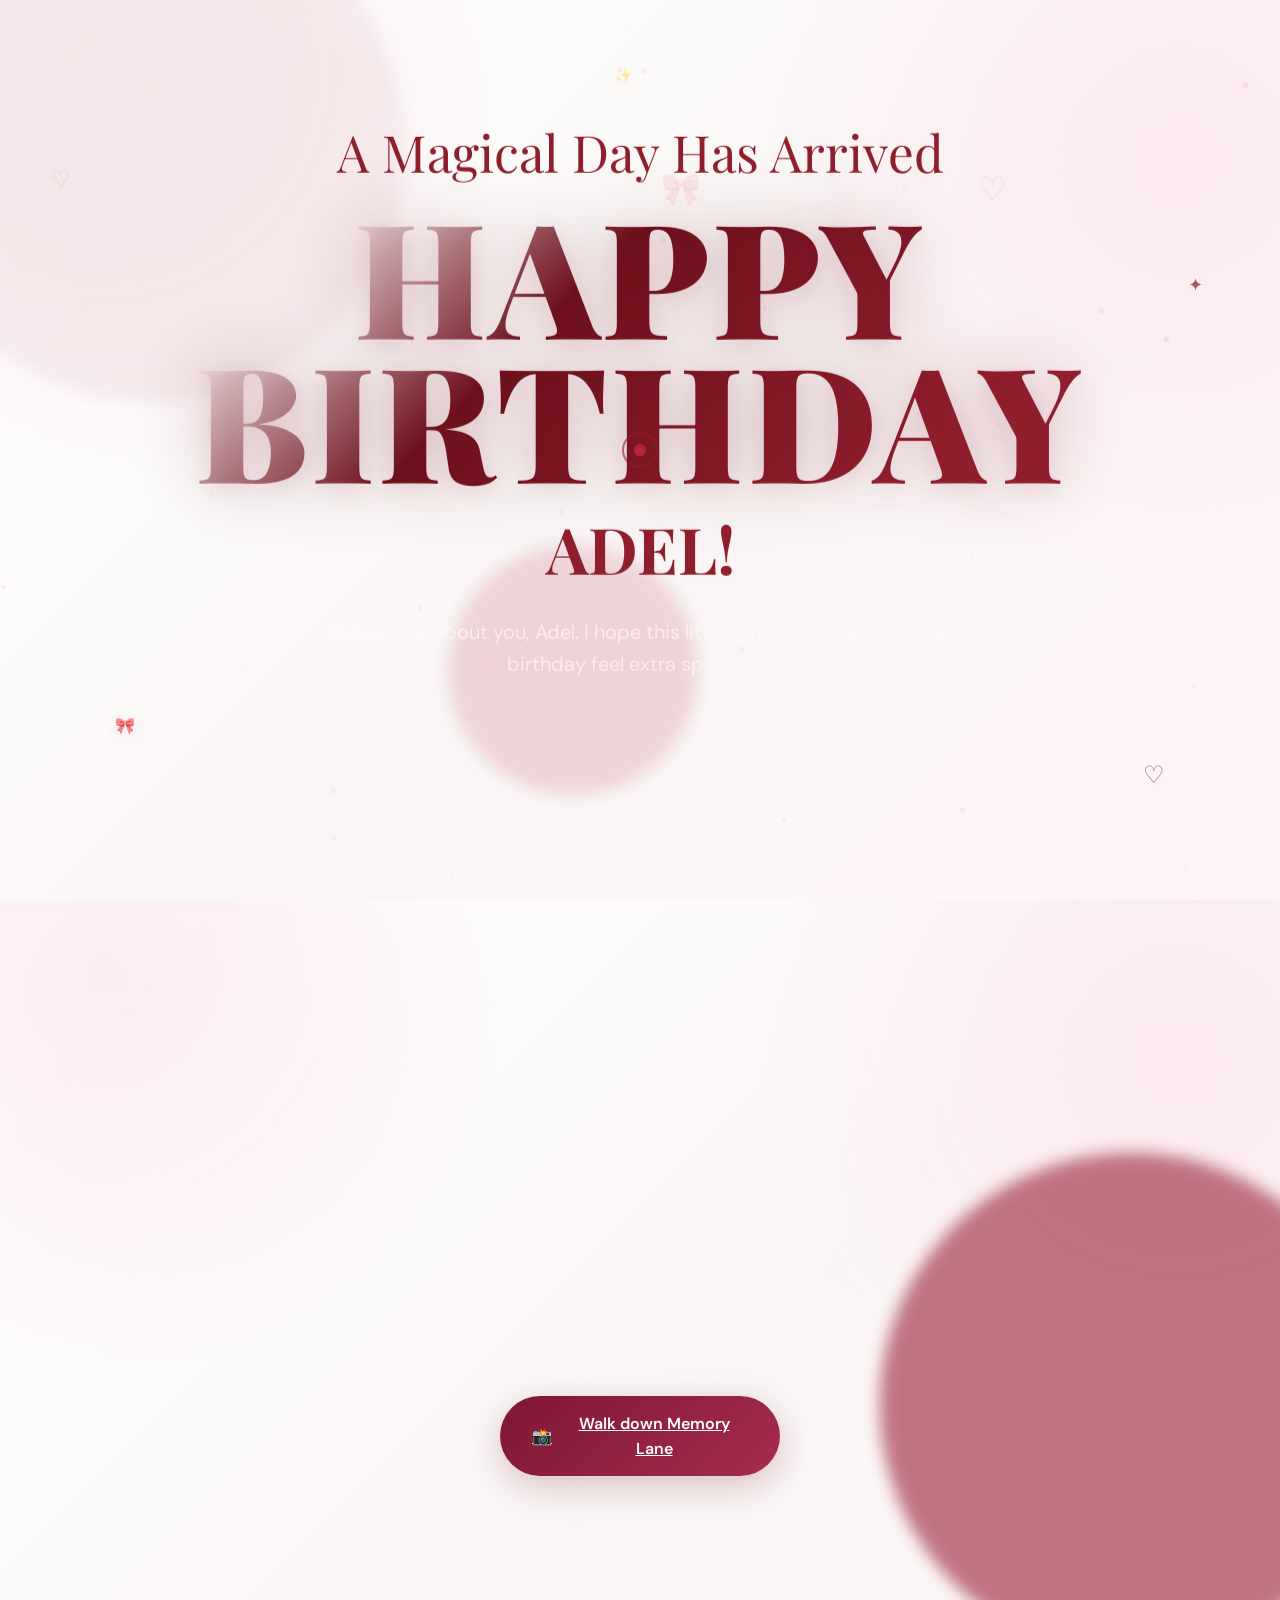
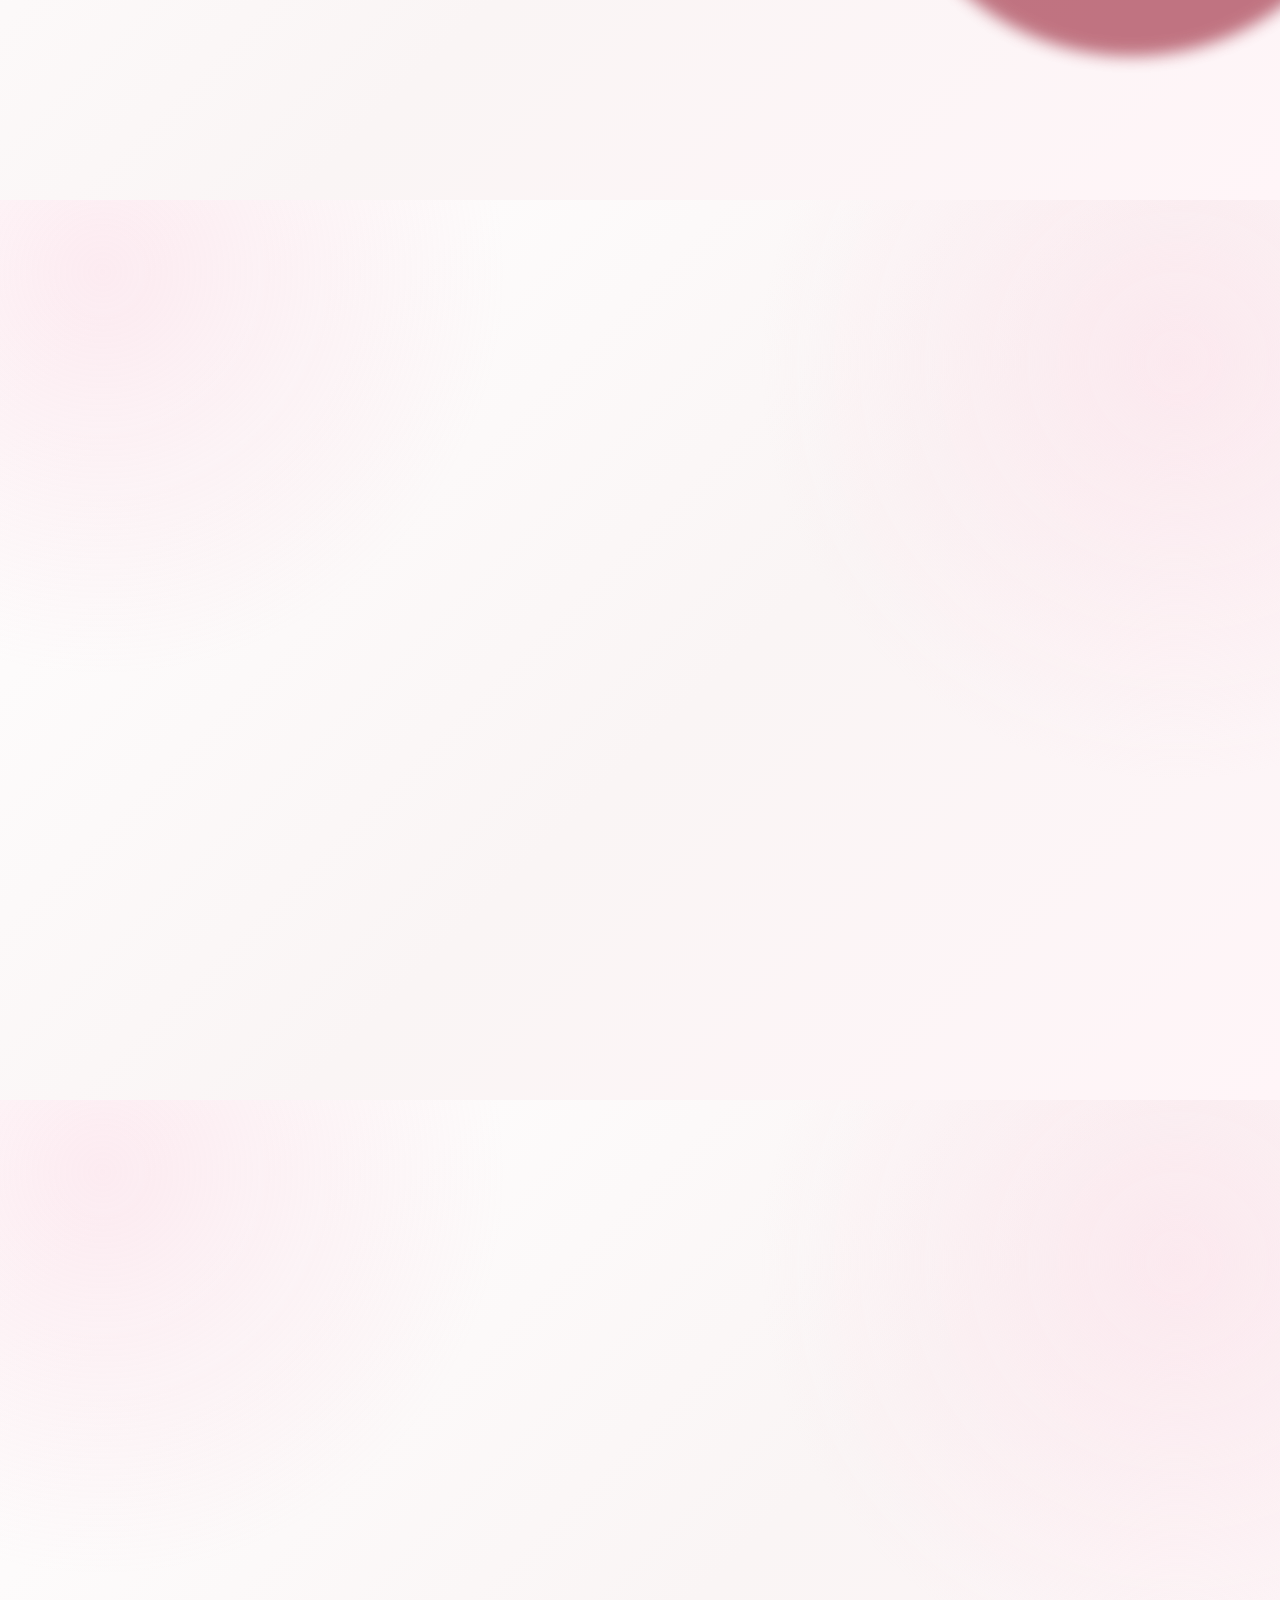
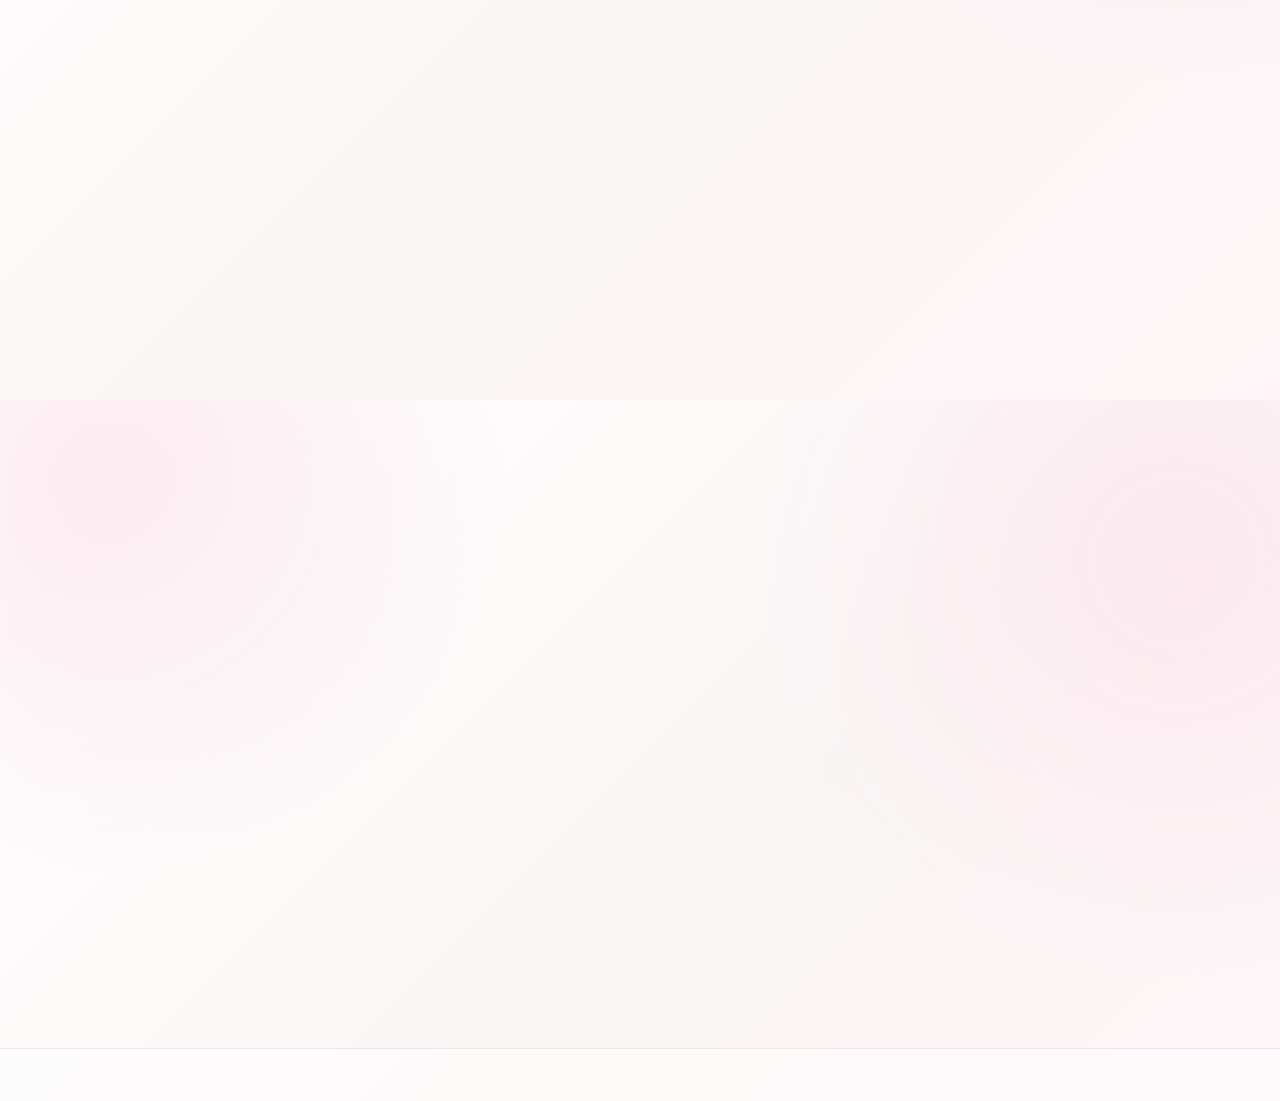
==== commit aab2239c: "latest" ====
--- a/cake.html
+++ b/cake.html
@@ -87,8 +87,8 @@
     ];
 
     let currentProgress = 0;
-    const duration = 3500; // 3.5 seconds
-    const intervalTime = 40; // update speed
+    const duration = 1000; // Dipangkas jadi 1 detik biar cepat dan sat-set
+    const intervalTime = 30; // Kecepatan update diperhalus
     const increment = (100 / (duration / intervalTime));
 
     const loadingTimer = setInterval(() => {
@@ -100,10 +100,10 @@
         // Final chime sound
         playSuccessChime();
 
-        // Redirect
+        // Redirect langsung tanpa jeda lama
         setTimeout(() => {
           window.location.href = "celebration.html";
-        }, 300);
+        }, 150);
       }
 
       const roundedProgress = Math.floor(currentProgress);
@@ -119,4 +119,4 @@
     }, intervalTime);
   </script>
 </body>
-</html>
+</html>
--- a/style.css
+++ b/style.css
@@ -1948,3 +1948,23 @@
   .split-left-photo { width:105px; height:140px; }
   .split-left-title { font-size:1.9rem; }
 }
+
+/* --- FIX SLIDER GALLERY HP --- */
+@media (max-width: 600px) {
+  .slider-arrow {
+    display: flex !important; /* Memaksa tombol panah muncul di HP */
+    width: 44px !important;
+    height: 44px !important;
+    background: rgba(127, 23, 52, 0.8) !important;
+    color: white !important;
+    border: none !important;
+    z-index: 99 !important;
+  }
+  .slider-arrow.prev { left: 10px !important; }
+  .slider-arrow.next { right: 10px !important; }
+  
+  /* Mencegah foto kepotong saat digeser */
+  .gallery-slide-item {
+    padding: 0.5rem !important;
+  }
+}
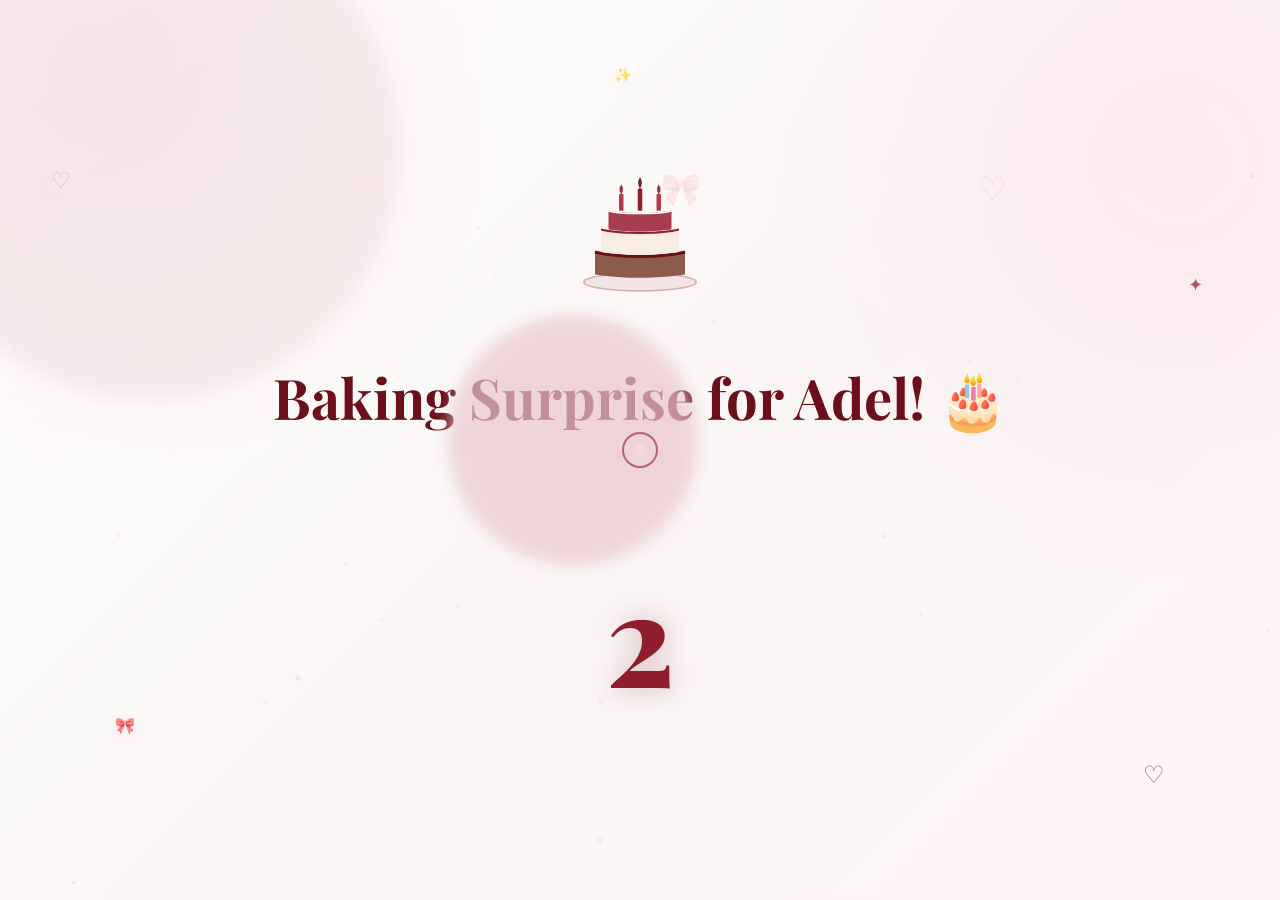
==== commit ef62cd2f: "fix final responsive overflow and viewport lock" ====
--- a/cake.html
+++ b/cake.html
@@ -2,10 +2,26 @@
 <html lang="en">
 <head>
   <meta charset="UTF-8">
-  <meta name="viewport" content="width=device-width, initial-scale=1.0">
+  <meta name="viewport" content="width=device-width, initial-scale=1.0, maximum-scale=1.0, user-scalable=no">
   <title>Baking the Surprise... 🎂</title>
   <link href="https://fonts.googleapis.com/css2?family=Playfair+Display:ital,wght@0,400;0,600;0,700;1,400;1,600&family=DM+Sans:wght@400;500;600;700" rel="stylesheet">
   <link rel="stylesheet" href="style.css">
+  <style>
+    /* Styling khusus angka hitung mundur agar besar & glowing */
+    .countdown-number {
+      font-family: var(--font-heading);
+      font-size: clamp(5rem, 15vw, 8rem);
+      font-weight: 800;
+      color: var(--secondary);
+      text-shadow: 0 0 30px var(--primary-glow);
+      margin-top: 1rem;
+      animation: pulseCountdown 0.8s ease infinite alternate;
+    }
+    @keyframes pulseCountdown {
+      from { transform: scale(1); opacity: 0.8; }
+      to { transform: scale(1.08); opacity: 1; }
+    }
+  </style>
 </head>
 <body>
 
@@ -39,84 +55,59 @@
         <path d="M58 65 C 70 70, 130 70, 142 65" fill="none" stroke="#fff8f0" stroke-width="2"/>
 
         <!-- Candles -->
-        <!-- Center Candle -->
         <rect x="97" y="35" width="6" height="30" fill="var(--secondary)" rx="2"/>
         <path d="M100 20 Q105 28 100 35 Q95 28 100 20 Z" fill="var(--primary)" opacity="0.95"/>
         
-        <!-- Left Candle -->
         <rect x="72" y="42" width="6" height="23" fill="var(--accent)" rx="2"/>
         <path d="M75 30 Q80 37 75 42 Q70 37 75 30 Z" fill="var(--secondary)" opacity="0.9"/>
         
-        <!-- Right Candle -->
         <rect x="122" y="42" width="6" height="23" fill="var(--accent)" rx="2"/>
         <path d="M125 30 Q130 37 125 42 Q120 37 125 30 Z" fill="var(--secondary)" opacity="0.9"/>
       </svg>
     </div>
 
     <!-- Status Loading Message -->
-    <h1 class="loading-text">Baking the Birthday Magic...</h1>
-    <p class="loading-subtext" id="status-desc">Pre-heating ovens and whipping the frosting...</p>
+    <h1 class="loading-text">Get Ready, Adel! 🎂</h1>
+    <p class="loading-subtext" id="status-desc">Opening the surprise in...</p>
 
-    <!-- Progress Loader Bar -->
-    <div class="progress-container">
-      <div class="progress-bar-fill" id="progress-fill"></div>
-    </div>
-    
-    <div class="progress-counter" id="progress-counter">0%</div>
+    <!-- Countdown Display -->
+    <div class="countdown-number" id="countdown-display">3</div>
   </div>
 
   <!-- Shared Javascript -->
   <script src="shared.js"></script>
   <script>
-    const progressFill = document.getElementById("progress-fill");
-    const progressCounter = document.getElementById("progress-counter");
     const statusDesc = document.getElementById("status-desc");
+    const countdownDisplay = document.getElementById("countdown-display");
 
     const recipientName = activeConfig ? activeConfig.name : "Adel";
     document.querySelector(".loading-text").textContent = `Baking Surprise for ${recipientName}! 🎂`;
 
-    const statusUpdates = [
-      { pct: 0, text: "Pre-heating ovens & preparing frosting..." },
-      { pct: 15, text: "Measuring ingredients with lots of love..." },
-      { pct: 30, text: "Stirring the birthday cake batter..." },
-      { pct: 45, text: "Pouring the mixture into layers..." },
-      { pct: 60, text: "Baking the sponge cake layers..." },
-      { pct: 75, text: "Spreading sweet cream & strawberry syrup..." },
-      { pct: 90, text: "Lighting the virtual candles..." },
-      { pct: 98, text: "Ready to blow out!" }
-    ];
+    let count = 3;
 
-    let currentProgress = 0;
-    const duration = 1000; // Dipangkas jadi 1 detik biar cepat dan sat-set
-    const intervalTime = 30; // Kecepatan update diperhalus
-    const increment = (100 / (duration / intervalTime));
-
-    const loadingTimer = setInterval(() => {
-      currentProgress += increment;
-      if (currentProgress >= 100) {
-        currentProgress = 100;
-        clearInterval(loadingTimer);
+    const countdownTimer = setInterval(() => {
+      count--;
+      if (count > 0) {
+        countdownDisplay.textContent = count;
+        if (count === 2) {
+          statusDesc.textContent = "Almost there...";
+        } else if (count === 1) {
+          statusDesc.textContent = "Here it comes! ✨";
+        }
+      } else {
+        clearInterval(countdownTimer);
+        countdownDisplay.textContent = "🎉";
+        statusDesc.textContent = "Happy Birthday!";
         
         // Final chime sound
         playSuccessChime();
 
-        // Redirect langsung tanpa jeda lama
+        // Redirect ke halaman perayaan
         setTimeout(() => {
           window.location.href = "celebration.html";
-        }, 150);
+        }, 400);
       }
-
-      const roundedProgress = Math.floor(currentProgress);
-      progressFill.style.width = roundedProgress + "%";
-      progressCounter.textContent = roundedProgress + "%";
-
-      // Update description text based on percentage
-      const matchingStatus = statusUpdates.reduce((prev, curr) => {
-        return (roundedProgress >= curr.pct) ? curr : prev;
-      }, statusUpdates[0]);
-      
-      statusDesc.textContent = matchingStatus.text;
-    }, intervalTime);
+    }, 1000); // Berjalan tiap 1 detik per angka
   </script>
 </body>
 </html>
--- a/style.css
+++ b/style.css
@@ -1967,4 +1967,18 @@
   .gallery-slide-item {
     padding: 0.5rem !important;
   }
+}
+
+/* Kunci total agar layar tidak bisa melebar atau digeser ke samping */
+html, body {
+  width: 100% !important;
+  max-width: 100vw !important;
+  overflow-x: hidden !important;
+  position: relative !important;
+  margin: 0 !important;
+  padding: 0 !important;
+}
+
+* {
+  box-sizing: border-box !important;
 }
